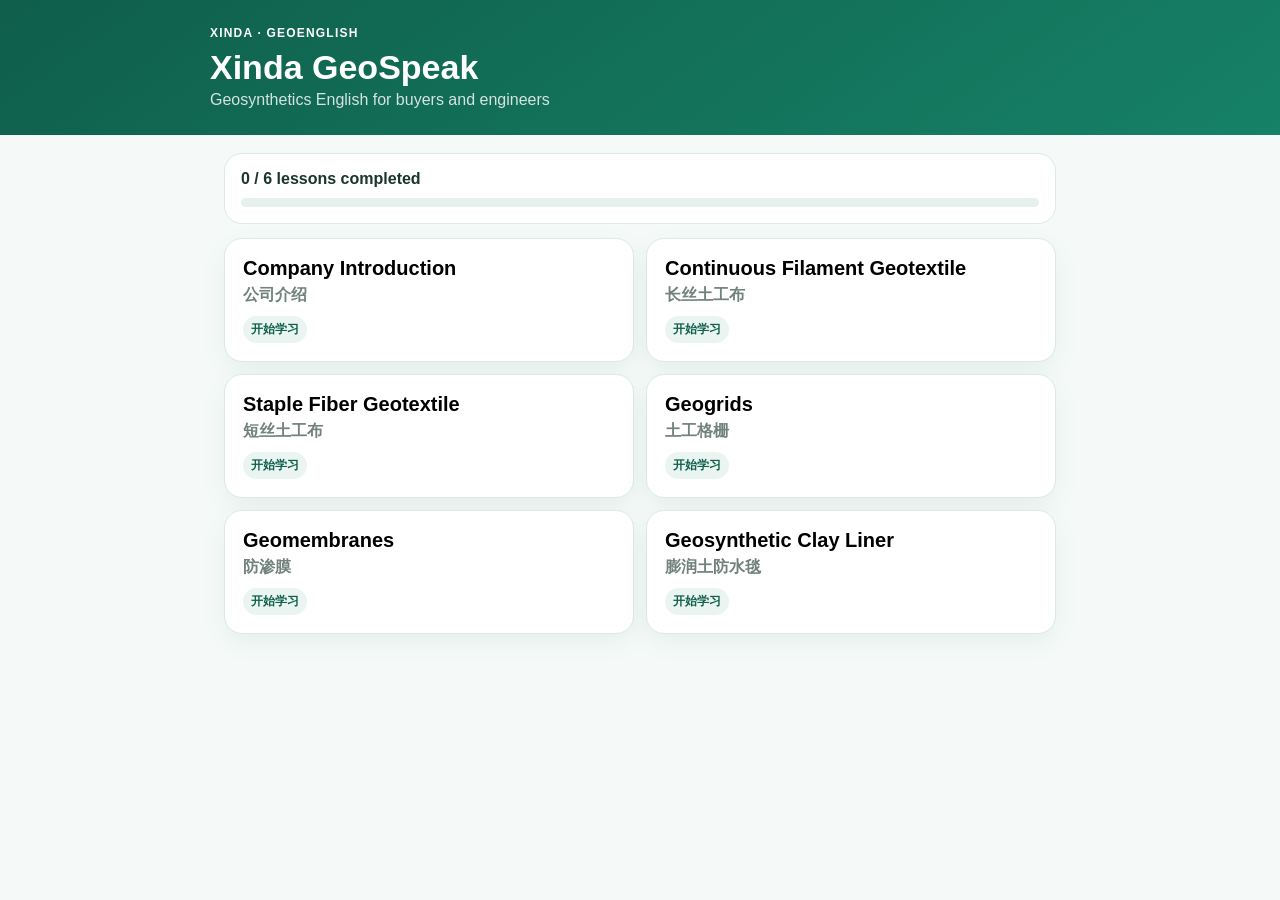
==== index.html @ 15d4e2cd "Add Xinda GeoSpeak PWA prototype" ====
<!doctype html>
<html lang="zh-CN">
<head>
<meta charset="utf-8">
<meta name="viewport" content="width=device-width,initial-scale=1,viewport-fit=cover">
<meta name="theme-color" content="#0f5f4b">
<link rel="manifest" href="./manifest.webmanifest">
<link rel="icon" href="./icon.svg" type="image/svg+xml">
<meta name="apple-mobile-web-app-capable" content="yes">
<meta name="apple-mobile-web-app-status-bar-style" content="default">
<meta name="apple-mobile-web-app-title" content="GeoSpeak">
<title>Xinda GeoSpeak</title>
<style>
:root{--g:#0f5f4b;--g2:#168167;--bg:#f5faf8;--card:#fff;--line:#dce9e4;--text:#19352d;--muted:#71817c}
*{box-sizing:border-box}body{margin:0;font-family:-apple-system,BlinkMacSystemFont,"Segoe UI","PingFang SC","Microsoft YaHei",sans-serif;background:var(--bg);color:var(--text)}
header{background:linear-gradient(145deg,var(--g),var(--g2));color:#fff;padding:calc(26px + env(safe-area-inset-top)) 18px 26px}
.wrap{max-width:860px;margin:auto}h1{margin:8px 0 4px;font-size:34px}.sub{opacity:.82;margin:0}.brand{font-size:12px;letter-spacing:1.2px;font-weight:800}
main{max-width:860px;margin:auto;padding:18px 14px 100px}.progress{background:white;border:1px solid var(--line);border-radius:18px;padding:16px;margin-bottom:14px}
.bar{height:9px;background:#e6f0ec;border-radius:99px;overflow:hidden}.fill{height:100%;width:0;background:var(--g);transition:.3s}
.grid{display:grid;gap:12px}.lesson{background:white;border:1px solid var(--line);border-radius:18px;padding:18px;text-align:left;box-shadow:0 8px 24px rgba(15,95,75,.07);cursor:pointer}
.lesson h3{margin:0;font-size:20px}.lesson p{margin:5px 0 0;color:var(--muted)}.done{border-color:#75b9a2}.tag{display:inline-block;margin-top:10px;font-size:12px;font-weight:700;color:var(--g);background:#eaf5f1;padding:5px 8px;border-radius:99px}
.hidden{display:none}.topbar{display:flex;align-items:center;gap:10px;margin-bottom:14px}button,select{font:inherit}button{border:0;border-radius:13px;padding:11px 13px;font-weight:750;cursor:pointer}.back{background:white;border:1px solid var(--line)}.playall{background:var(--g);color:white;margin-left:auto}.controls{display:grid;grid-template-columns:1fr 1fr;gap:8px;margin-bottom:12px}select{width:100%;padding:11px;border:1px solid var(--line);border-radius:13px;background:white;color:var(--text)}
.card{background:white;border:1px solid var(--line);border-radius:18px;padding:18px;margin-bottom:12px}.card.active{border-color:#6eb197;box-shadow:0 8px 22px rgba(15,95,75,.12)}.en{font-size:22px;font-weight:760;line-height:1.45;margin:0}.zh{border-top:1px dashed var(--line);padding-top:12px;margin:12px 0 0;color:#455952}.actions{display:flex;gap:8px;margin-top:14px}.speak{background:#eaf5f1;color:var(--g)}.mark{background:#f2f5f4;color:#52645e}.marked{background:var(--g);color:white}.note{font-size:13px;color:var(--muted);margin:10px 0}.footerbar{position:fixed;bottom:0;left:0;right:0;background:rgba(255,255,255,.95);border-top:1px solid var(--line);padding:10px 12px calc(10px + env(safe-area-inset-bottom));backdrop-filter:blur(15px)}.footerbar .wrap{display:flex;gap:8px}.footerbar button{flex:1}.stop{background:#fff0ed;color:#8b493f}
@media(min-width:700px){.grid{grid-template-columns:1fr 1fr}}
</style>
</head>
<body>
<header><div class="wrap"><div class="brand">XINDA · GEOENGLISH</div><h1>Xinda GeoSpeak</h1><p class="sub">Geosynthetics English for buyers and engineers</p></div></header>
<main>
<section id="home">
  <div class="progress"><strong id="progressText">0 / 6 lessons completed</strong><div class="bar" style="margin-top:10px"><div class="fill" id="fill"></div></div></div>
  <div class="grid" id="lessonGrid"></div>
</section>
<section id="lessonView" class="hidden">
  <div class="topbar"><button class="back" id="back">← 返回</button><button class="playall" id="playAll">▶ 全课播放</button></div>
  <h2 id="lessonTitle"></h2><p id="lessonZh" class="note"></p>
  <div class="controls">
    <select id="rate"><option value=".72">慢速 0.72</option><option value=".86" selected>跟读 0.86</option><option value="1">自然 1.0</option></select>
    <select id="mode"><option value="natural">自然意群</option><option value="smooth">连贯朗读</option></select>
  </div>
  <div id="cards"></div>
</section>
</main>
<div class="footerbar hidden" id="footerbar"><div class="wrap"><button class="speak" id="practice">跟读模式</button><button class="stop" id="stop">停止</button></div></div>
<script>
const lessons=[{"title":"Company Introduction","zh":"公司介绍","sentences":[["Hi, I’m Wendy from Xinda. I’m the General Manager of Nanyang Xinda Environmental Protection Technology Co., Ltd.","你好，我是来自信达公司的 Wendy。我是南阳信达环保科技有限公司的总经理。"],["We help engineers and contractors solve seepage, reinforcement, drainage, and containment challenges with reliable geosynthetic solutions.","我们通过可靠的土工合成材料解决方案，帮助工程师和承包商解决防渗、加固、排水及围隔等工程难题。"],["We are a manufacturer of geosynthetic materials based in China.","我们是一家位于中国的土工合成材料制造商。"],["Our main products include geomembranes, geotextiles, geogrids, geocells, GCLs, and drainage products.","我们的主要产品包括土工膜、土工布、土工格栅、土工格室、膨润土防水毯及排水产品。"],["We don’t just supply materials. We help customers find the right solution for each project.","我们不仅供应材料，也帮助客户为每个项目找到合适的解决方案。"]]},{"title":"Continuous Filament Geotextile","zh":"长丝土工布","sentences":[["Continuous filament geotextile is a strong, durable nonwoven material used for filtration, separation, drainage, protection, and reinforcement.","长丝土工布是一种强度高、耐久性好的非织造材料，可用于过滤、隔离、排水、保护和加筋。"],["In landfill and reservoir projects, it is often used to protect geomembranes from puncture and construction damage.","在垃圾填埋场和水库工程中，它常用于保护土工膜，减少穿刺和施工损伤。"],["In roads and railways, it separates soil from aggregate and helps maintain structural stability.","在公路和铁路工程中，它可以隔离土体与集料，并帮助保持结构稳定。"],["Before recommending a product, we need to know the application, required strength, weight, width, and design standard.","推荐产品前，我们需要了解应用场景、强度要求、克重、幅宽和设计标准。"]]},{"title":"Staple Fiber Geotextile","zh":"短丝土工布","sentences":[["Staple fiber geotextile is a flexible nonwoven material widely used for filtration, separation, drainage, and protection.","短丝土工布是一种柔软的非织造材料，广泛用于过滤、隔离、排水和保护。"],["It conforms well to uneven surfaces and is commonly used around ponds, drainage trenches, roads, and general waterproofing works.","它能较好贴合不平整基面，常用于鱼塘、排水沟、道路和一般防水工程。"],["Around drainage pipes, it allows water to pass while helping prevent soil particles from entering the drainage layer.","在排水管周围，它允许水通过，同时帮助阻止土颗粒进入排水层。"],["The right specification depends on soil conditions, loading, filtration requirements, and installation conditions.","合适的规格取决于土质、荷载、过滤要求和施工条件。"]]},{"title":"Geogrids","zh":"土工格栅","sentences":[["Geogrids reinforce soil, distribute loads, limit lateral movement, and reduce deformation and settlement.","土工格栅能够加筋土体、分散荷载、限制侧向位移，并减少变形和沉降。"],["Uniaxial geogrids are mainly used in retaining walls, steep slopes, and reinforced soil structures.","单向土工格栅主要用于挡土墙、陡坡和加筋土结构。"],["Biaxial geogrids are commonly used for road bases, soft ground improvement, and load distribution.","双向土工格栅常用于道路基层、软基处理和荷载分散。"],["Fiberglass geogrids are mainly used to control reflective cracking in asphalt pavements.","玻纤土工格栅主要用于控制沥青路面的反射裂缝。"],["Steel-plastic geogrids are used in heavy-duty reinforcement projects where high tensile strength is required.","钢塑土工格栅用于对抗拉强度要求较高的重载加筋工程。"]]},{"title":"Geomembranes","zh":"防渗膜","sentences":[["Geomembranes form a continuous low-permeability barrier to control the movement of water, wastewater, leachate, and other liquids.","土工膜形成连续的低渗透屏障，用于控制水、污水、渗滤液及其他液体的迁移。"],["HDPE geomembrane is widely used in landfills, mining, wastewater treatment, reservoirs, and industrial containment.","HDPE 土工膜广泛用于垃圾填埋场、矿山、污水处理、水库和工业围隔工程。"],["LDPE geomembrane is more flexible and may be suitable for projects with more complex shapes or deformation requirements.","LDPE 土工膜柔韧性更好，可能更适合形状复杂或存在变形要求的工程。"],["Composite geomembrane combines a geomembrane with geotextile to provide both seepage control and protection.","复合土工膜将土工膜与土工布结合，同时提供防渗和保护作用。"],["We never recommend thickness based on price alone. Site conditions, loading, exposure, and design requirements must be considered.","我们不会只根据价格推荐厚度，还必须考虑现场条件、荷载、暴露环境和设计要求。"]]},{"title":"Geosynthetic Clay Liner","zh":"膨润土防水毯","sentences":[["A geosynthetic clay liner, or GCL, contains bentonite clay between geotextile layers.","膨润土防水毯，也叫 GCL，是将膨润土夹在土工布层之间形成的材料。"],["When properly hydrated and confined, the bentonite forms a low-permeability barrier.","在充分水化并受到有效约束时，膨润土会形成低渗透屏障。"],["GCLs are used in landfill liners, final covers, ponds, canals, wastewater projects, and composite containment systems.","GCL 可用于填埋场衬垫、封场覆盖、池塘、渠道、污水工程和复合围隔系统。"],["Performance depends on water chemistry, confinement, overlap details, subgrade conditions, and correct installation.","其性能取决于水质、约束条件、搭接节点、基层条件和正确施工。"],["We should never describe GCL as a universal self-sealing solution without checking the project conditions.","在未核实工程条件前，不能把 GCL 描述成适用于所有情况的自动密封材料。"]]}];
let current=-1,stopped=false;
const grid=document.getElementById('lessonGrid'),home=document.getElementById('home'),view=document.getElementById('lessonView'),cards=document.getElementById('cards');
function saved(){return JSON.parse(localStorage.getItem('xinda-progress')||'{}')}
function save(v){localStorage.setItem('xinda-progress',JSON.stringify(v));renderProgress()}
function renderHome(){grid.innerHTML='';lessons.forEach((l,i)=>{const b=document.createElement('button');b.className='lesson '+(saved()[i]?.complete?'done':'');b.innerHTML=`<h3>${l.title}</h3><p>${l.zh}</p><span class="tag">${saved()[i]?.complete?'已完成':'开始学习'}</span>`;b.onclick=()=>openLesson(i);grid.appendChild(b)});renderProgress()}
function renderProgress(){const n=lessons.filter((_,i)=>saved()[i]?.complete).length;document.getElementById('progressText').textContent=`${n} / ${lessons.length} lessons completed`;document.getElementById('fill').style.width=(n/lessons.length*100)+'%'}
function openLesson(i){current=i;home.classList.add('hidden');view.classList.remove('hidden');document.getElementById('footerbar').classList.remove('hidden');document.getElementById('lessonTitle').textContent=lessons[i].title;document.getElementById('lessonZh').textContent=lessons[i].zh;cards.innerHTML='';lessons[i].sentences.forEach((s,j)=>{const c=document.createElement('article');c.className='card';c.innerHTML=`<p class="en">${s[0]}</p><p class="zh">${s[1]}</p><div class="actions"><button class="speak">▶ 播放</button><button class="mark">${saved()[i]?.sentences?.includes(j)?'✓ 已掌握':'标记掌握'}</button></div>`;c.querySelector('.speak').onclick=()=>speak(s[0],c);c.querySelector('.mark').onclick=e=>toggleMark(i,j,e.target);cards.appendChild(c)})}
function toggleMark(i,j,btn){const p=saved();p[i]??={sentences:[],complete:false};const a=p[i].sentences||[];const k=a.indexOf(j);k>=0?a.splice(k,1):a.push(j);p[i].sentences=a;p[i].complete=a.length===lessons[i].sentences.length;save(p);btn.textContent=k>=0?'标记掌握':'✓ 已掌握';btn.classList.toggle('marked',k<0)}
function chunks(text){if(document.getElementById('mode').value==='smooth')return[text];return text.split(/(?<=[,.;:])\s+/).filter(Boolean)}
function say(text,card){return new Promise(res=>{const u=new SpeechSynthesisUtterance(text);u.lang='en-US';u.rate=parseFloat(document.getElementById('rate').value);u.pitch=1.02;u.onstart=()=>{document.querySelectorAll('.card').forEach(x=>x.classList.remove('active'));card?.classList.add('active')};u.onend=res;u.onerror=res;speechSynthesis.speak(u)})}
async function speak(text,card){stopAll();stopped=false;for(const part of chunks(text)){if(stopped)break;await say(part,card);await new Promise(r=>setTimeout(r,220))}}
async function playAll(){stopAll();stopped=false;const cs=[...document.querySelectorAll('.card')];for(let i=0;i<lessons[current].sentences.length;i++){if(stopped)break;await speak(lessons[current].sentences[i][0],cs[i]);await new Promise(r=>setTimeout(r,350))}}
async function practice(){stopAll();stopped=false;const cs=[...document.querySelectorAll('.card')];for(let i=0;i<lessons[current].sentences.length;i++){if(stopped)break;await speak(lessons[current].sentences[i][0],cs[i]);await new Promise(r=>setTimeout(r,3500));if(stopped)break;await speak(lessons[current].sentences[i][0],cs[i]);await new Promise(r=>setTimeout(r,400))}}
function stopAll(){stopped=true;speechSynthesis.cancel();document.querySelectorAll('.card').forEach(x=>x.classList.remove('active'))}
document.getElementById('back').onclick=()=>{stopAll();view.classList.add('hidden');home.classList.remove('hidden');document.getElementById('footerbar').classList.add('hidden');renderHome()};
document.getElementById('playAll').onclick=playAll;document.getElementById('practice').onclick=practice;document.getElementById('stop').onclick=stopAll;
if('serviceWorker' in navigator)navigator.serviceWorker.register('./sw.js');
renderHome();
</script>
</body></html>
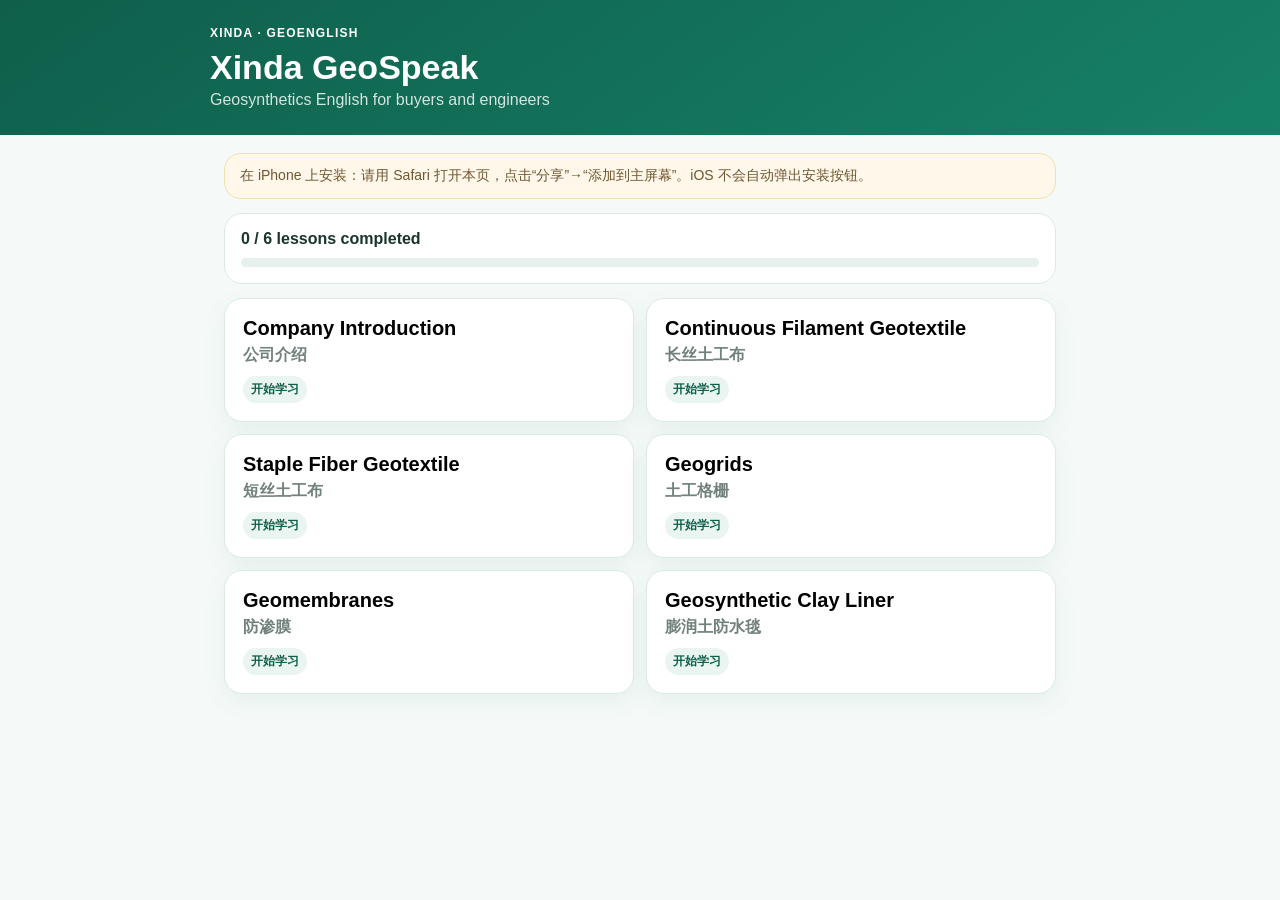
==== commit af6c878f: "Add vocabulary explanations and PWA install guidance" ====
--- a/index.html
+++ b/index.html
@@ -6,6 +6,7 @@
 <meta name="theme-color" content="#0f5f4b">
 <link rel="manifest" href="./manifest.webmanifest">
 <link rel="icon" href="./icon.svg" type="image/svg+xml">
+<link rel="apple-touch-icon" href="./icon.svg">
 <meta name="apple-mobile-web-app-capable" content="yes">
 <meta name="apple-mobile-web-app-status-bar-style" content="default">
 <meta name="apple-mobile-web-app-title" content="GeoSpeak">
@@ -20,7 +21,16 @@
 .grid{display:grid;gap:12px}.lesson{background:white;border:1px solid var(--line);border-radius:18px;padding:18px;text-align:left;box-shadow:0 8px 24px rgba(15,95,75,.07);cursor:pointer}
 .lesson h3{margin:0;font-size:20px}.lesson p{margin:5px 0 0;color:var(--muted)}.done{border-color:#75b9a2}.tag{display:inline-block;margin-top:10px;font-size:12px;font-weight:700;color:var(--g);background:#eaf5f1;padding:5px 8px;border-radius:99px}
 .hidden{display:none}.topbar{display:flex;align-items:center;gap:10px;margin-bottom:14px}button,select{font:inherit}button{border:0;border-radius:13px;padding:11px 13px;font-weight:750;cursor:pointer}.back{background:white;border:1px solid var(--line)}.playall{background:var(--g);color:white;margin-left:auto}.controls{display:grid;grid-template-columns:1fr 1fr;gap:8px;margin-bottom:12px}select{width:100%;padding:11px;border:1px solid var(--line);border-radius:13px;background:white;color:var(--text)}
-.card{background:white;border:1px solid var(--line);border-radius:18px;padding:18px;margin-bottom:12px}.card.active{border-color:#6eb197;box-shadow:0 8px 22px rgba(15,95,75,.12)}.en{font-size:22px;font-weight:760;line-height:1.45;margin:0}.zh{border-top:1px dashed var(--line);padding-top:12px;margin:12px 0 0;color:#455952}.actions{display:flex;gap:8px;margin-top:14px}.speak{background:#eaf5f1;color:var(--g)}.mark{background:#f2f5f4;color:#52645e}.marked{background:var(--g);color:white}.note{font-size:13px;color:var(--muted);margin:10px 0}.footerbar{position:fixed;bottom:0;left:0;right:0;background:rgba(255,255,255,.95);border-top:1px solid var(--line);padding:10px 12px calc(10px + env(safe-area-inset-bottom));backdrop-filter:blur(15px)}.footerbar .wrap{display:flex;gap:8px}.footerbar button{flex:1}.stop{background:#fff0ed;color:#8b493f}
+.card{background:white;border:1px solid var(--line);border-radius:18px;padding:18px;margin-bottom:12px}.card.active{border-color:#6eb197;box-shadow:0 8px 22px rgba(15,95,75,.12)}.en{font-size:22px;font-weight:760;line-height:1.45;margin:0}.zh{border-top:1px dashed var(--line);padding-top:12px;margin:12px 0 0;color:#455952}.actions{display:flex;gap:8px;margin-top:14px}.speak{background:#eaf5f1;color:var(--g)}.mark{background:#f2f5f4;color:#52645e}.marked{background:var(--g);color:white}.note{font-size:13px;color:var(--muted);margin:10px 0}
+.vocab{background:#eef7f3;border:1px solid #d4e8e0;border-radius:18px;padding:16px;margin:0 0 14px}
+.vocab h3{margin:0 0 10px;font-size:18px}
+.word{background:white;border:1px solid var(--line);border-radius:14px;padding:12px;margin-top:8px}
+.word-head{display:flex;align-items:center;gap:8px}
+.word-en{font-size:17px;font-weight:800;color:var(--g)}
+.word-zh{font-size:15px;font-weight:700}
+.word p{margin:6px 0 0;font-size:14px;color:#52645e;line-height:1.55}
+.word button{margin-left:auto;background:#eaf5f1;color:var(--g);padding:7px 10px}
+.install-note{background:#fff7e9;border:1px solid #f0dfb7;border-radius:16px;padding:13px 15px;margin-bottom:14px;font-size:14px;color:#6e5732}.footerbar{position:fixed;bottom:0;left:0;right:0;background:rgba(255,255,255,.95);border-top:1px solid var(--line);padding:10px 12px calc(10px + env(safe-area-inset-bottom));backdrop-filter:blur(15px)}.footerbar .wrap{display:flex;gap:8px}.footerbar button{flex:1}.stop{background:#fff0ed;color:#8b493f}
 @media(min-width:700px){.grid{grid-template-columns:1fr 1fr}}
 </style>
 </head>
@@ -28,7 +38,8 @@
 <header><div class="wrap"><div class="brand">XINDA · GEOENGLISH</div><h1>Xinda GeoSpeak</h1><p class="sub">Geosynthetics English for buyers and engineers</p></div></header>
 <main>
 <section id="home">
-  <div class="progress"><strong id="progressText">0 / 6 lessons completed</strong><div class="bar" style="margin-top:10px"><div class="fill" id="fill"></div></div></div>
+  <div class="install-note">在 iPhone 上安装：请用 Safari 打开本页，点击“分享”→“添加到主屏幕”。iOS 不会自动弹出安装按钮。</div>
+<div class="progress"><strong id="progressText">0 / 6 lessons completed</strong><div class="bar" style="margin-top:10px"><div class="fill" id="fill"></div></div></div>
   <div class="grid" id="lessonGrid"></div>
 </section>
 <section id="lessonView" class="hidden">
@@ -38,27 +49,62 @@
     <select id="rate"><option value=".72">慢速 0.72</option><option value=".86" selected>跟读 0.86</option><option value="1">自然 1.0</option></select>
     <select id="mode"><option value="natural">自然意群</option><option value="smooth">连贯朗读</option></select>
   </div>
+  <section class="vocab" id="vocabBox"><h3>重点单词与工程术语</h3><div id="vocabList"></div></section>
   <div id="cards"></div>
 </section>
 </main>
 <div class="footerbar hidden" id="footerbar"><div class="wrap"><button class="speak" id="practice">跟读模式</button><button class="stop" id="stop">停止</button></div></div>
 <script>
 const lessons=[{"title":"Company Introduction","zh":"公司介绍","sentences":[["Hi, I’m Wendy from Xinda. I’m the General Manager of Nanyang Xinda Environmental Protection Technology Co., Ltd.","你好，我是来自信达公司的 Wendy。我是南阳信达环保科技有限公司的总经理。"],["We help engineers and contractors solve seepage, reinforcement, drainage, and containment challenges with reliable geosynthetic solutions.","我们通过可靠的土工合成材料解决方案，帮助工程师和承包商解决防渗、加固、排水及围隔等工程难题。"],["We are a manufacturer of geosynthetic materials based in China.","我们是一家位于中国的土工合成材料制造商。"],["Our main products include geomembranes, geotextiles, geogrids, geocells, GCLs, and drainage products.","我们的主要产品包括土工膜、土工布、土工格栅、土工格室、膨润土防水毯及排水产品。"],["We don’t just supply materials. We help customers find the right solution for each project.","我们不仅供应材料，也帮助客户为每个项目找到合适的解决方案。"]]},{"title":"Continuous Filament Geotextile","zh":"长丝土工布","sentences":[["Continuous filament geotextile is a strong, durable nonwoven material used for filtration, separation, drainage, protection, and reinforcement.","长丝土工布是一种强度高、耐久性好的非织造材料，可用于过滤、隔离、排水、保护和加筋。"],["In landfill and reservoir projects, it is often used to protect geomembranes from puncture and construction damage.","在垃圾填埋场和水库工程中，它常用于保护土工膜，减少穿刺和施工损伤。"],["In roads and railways, it separates soil from aggregate and helps maintain structural stability.","在公路和铁路工程中，它可以隔离土体与集料，并帮助保持结构稳定。"],["Before recommending a product, we need to know the application, required strength, weight, width, and design standard.","推荐产品前，我们需要了解应用场景、强度要求、克重、幅宽和设计标准。"]]},{"title":"Staple Fiber Geotextile","zh":"短丝土工布","sentences":[["Staple fiber geotextile is a flexible nonwoven material widely used for filtration, separation, drainage, and protection.","短丝土工布是一种柔软的非织造材料，广泛用于过滤、隔离、排水和保护。"],["It conforms well to uneven surfaces and is commonly used around ponds, drainage trenches, roads, and general waterproofing works.","它能较好贴合不平整基面，常用于鱼塘、排水沟、道路和一般防水工程。"],["Around drainage pipes, it allows water to pass while helping prevent soil particles from entering the drainage layer.","在排水管周围，它允许水通过，同时帮助阻止土颗粒进入排水层。"],["The right specification depends on soil conditions, loading, filtration requirements, and installation conditions.","合适的规格取决于土质、荷载、过滤要求和施工条件。"]]},{"title":"Geogrids","zh":"土工格栅","sentences":[["Geogrids reinforce soil, distribute loads, limit lateral movement, and reduce deformation and settlement.","土工格栅能够加筋土体、分散荷载、限制侧向位移，并减少变形和沉降。"],["Uniaxial geogrids are mainly used in retaining walls, steep slopes, and reinforced soil structures.","单向土工格栅主要用于挡土墙、陡坡和加筋土结构。"],["Biaxial geogrids are commonly used for road bases, soft ground improvement, and load distribution.","双向土工格栅常用于道路基层、软基处理和荷载分散。"],["Fiberglass geogrids are mainly used to control reflective cracking in asphalt pavements.","玻纤土工格栅主要用于控制沥青路面的反射裂缝。"],["Steel-plastic geogrids are used in heavy-duty reinforcement projects where high tensile strength is required.","钢塑土工格栅用于对抗拉强度要求较高的重载加筋工程。"]]},{"title":"Geomembranes","zh":"防渗膜","sentences":[["Geomembranes form a continuous low-permeability barrier to control the movement of water, wastewater, leachate, and other liquids.","土工膜形成连续的低渗透屏障，用于控制水、污水、渗滤液及其他液体的迁移。"],["HDPE geomembrane is widely used in landfills, mining, wastewater treatment, reservoirs, and industrial containment.","HDPE 土工膜广泛用于垃圾填埋场、矿山、污水处理、水库和工业围隔工程。"],["LDPE geomembrane is more flexible and may be suitable for projects with more complex shapes or deformation requirements.","LDPE 土工膜柔韧性更好，可能更适合形状复杂或存在变形要求的工程。"],["Composite geomembrane combines a geomembrane with geotextile to provide both seepage control and protection.","复合土工膜将土工膜与土工布结合，同时提供防渗和保护作用。"],["We never recommend thickness based on price alone. Site conditions, loading, exposure, and design requirements must be considered.","我们不会只根据价格推荐厚度，还必须考虑现场条件、荷载、暴露环境和设计要求。"]]},{"title":"Geosynthetic Clay Liner","zh":"膨润土防水毯","sentences":[["A geosynthetic clay liner, or GCL, contains bentonite clay between geotextile layers.","膨润土防水毯，也叫 GCL，是将膨润土夹在土工布层之间形成的材料。"],["When properly hydrated and confined, the bentonite forms a low-permeability barrier.","在充分水化并受到有效约束时，膨润土会形成低渗透屏障。"],["GCLs are used in landfill liners, final covers, ponds, canals, wastewater projects, and composite containment systems.","GCL 可用于填埋场衬垫、封场覆盖、池塘、渠道、污水工程和复合围隔系统。"],["Performance depends on water chemistry, confinement, overlap details, subgrade conditions, and correct installation.","其性能取决于水质、约束条件、搭接节点、基层条件和正确施工。"],["We should never describe GCL as a universal self-sealing solution without checking the project conditions.","在未核实工程条件前，不能把 GCL 描述成适用于所有情况的自动密封材料。"]]}];
-let current=-1,stopped=false;
-const grid=document.getElementById('lessonGrid'),home=document.getElementById('home'),view=document.getElementById('lessonView'),cards=document.getElementById('cards');
+
+const vocabulary=[
+[["General Manager","总经理","负责公司整体经营、团队和业务管理。"],["engineer","工程师","在工程语境中，通常指设计、技术或现场工程人员。"],["contractor","承包商","负责组织或实施工程施工的公司或个人。"],["seepage","渗漏；渗流","强调水或液体通过土体、结构或防渗系统发生迁移。"],["reinforcement","加筋；增强","通过材料提升土体或结构的承载与稳定性能。"],["drainage","排水","将水或液体有组织地导出结构或场地。"],["containment","围隔；封闭控制","工程上指限制液体、污染物或废弃物向外迁移。"],["geosynthetic","土工合成材料","用于岩土、环境和水利工程的聚合物材料总称。"]],
+[["continuous filament","连续长丝","由连续纤维形成，与短纤维结构不同。"],["nonwoven","非织造的","不是通过传统经纬纱织造，而是通过针刺等方式成网。"],["filtration","过滤；反滤","允许水通过，同时减少土颗粒流失或进入排水层。"],["separation","隔离","防止两种不同粒径或性质的材料相互混合。"],["puncture","穿刺","尖锐物体刺穿材料造成的局部破坏。"],["aggregate","集料；骨料","道路和土建工程中的碎石、砂砾等粒状材料。"]],
+[["staple fiber","短纤维","长度有限的纤维，是短丝土工布的主要原料形式。"],["flexible","柔韧的","能够较好贴合不规则或起伏的基面。"],["conform to","贴合；顺应","表示材料能够适应表面形状。"],["drainage trench","排水沟；盲沟","用于收集并导排水体的沟槽结构。"],["soil particle","土颗粒","构成土体的固体颗粒。"],["specification","规格；技术要求","可包括克重、强度、幅宽、厚度和标准等。"]],
+[["reinforce","加筋；增强","提高土体或结构的承载能力和稳定性。"],["distribute loads","分散荷载","把集中作用力扩散到更大的范围。"],["lateral movement","侧向位移","土体或结构向侧面的移动。"],["settlement","沉降","地基或结构在荷载作用下发生的竖向位移。"],["uniaxial","单向的","主要在一个方向提供高抗拉强度。"],["biaxial","双向的","在两个主要方向提供加筋作用。"],["reflective cracking","反射裂缝","基层或旧路裂缝向新铺面层反射形成的裂缝。"],["tensile strength","抗拉强度","材料抵抗拉伸破坏的能力。"]],
+[["low-permeability barrier","低渗透屏障","用于限制液体通过或迁移的连续防渗层。"],["leachate","渗滤液","垃圾或固体废弃物与水接触后形成的污染液体。"],["industrial containment","工业围隔","用于控制工业液体或污染物泄漏与扩散的系统。"],["flexible","柔韧的","表示材料更容易适应复杂形状或变形。"],["composite geomembrane","复合土工膜","通常由土工膜与一层或两层土工布复合而成。"],["exposure","暴露条件","材料暴露于阳光、风、温度和化学介质等环境的状态。"]],
+[["GCL","膨润土防水毯","Geosynthetic Clay Liner 的缩写。"],["bentonite","膨润土","遇水吸胀并形成低渗透层的黏土矿物材料。"],["hydrate","水化","材料吸收水分并发生性能变化的过程。"],["confined","受到约束的","GCL需要适当压力或覆盖层约束膨润土膨胀。"],["overlap","搭接","相邻材料边缘重叠形成连续系统的做法。"],["subgrade","基层；地基表面","铺设土工材料之前的基础土层或施工基面。"],["self-sealing","自密封的","指膨润土在适当条件下对小孔隙具有一定封闭能力，但不是无条件适用。"]]
+];
+
+let current=-1, stopped=false;
+const grid=document.getElementById('lessonGrid'),home=document.getElementById('home'),view=document.getElementById('lessonView'),cards=document.getElementById('cards'),vocabList=document.getElementById('vocabList');
 function saved(){return JSON.parse(localStorage.getItem('xinda-progress')||'{}')}
 function save(v){localStorage.setItem('xinda-progress',JSON.stringify(v));renderProgress()}
 function renderHome(){grid.innerHTML='';lessons.forEach((l,i)=>{const b=document.createElement('button');b.className='lesson '+(saved()[i]?.complete?'done':'');b.innerHTML=`<h3>${l.title}</h3><p>${l.zh}</p><span class="tag">${saved()[i]?.complete?'已完成':'开始学习'}</span>`;b.onclick=()=>openLesson(i);grid.appendChild(b)});renderProgress()}
 function renderProgress(){const n=lessons.filter((_,i)=>saved()[i]?.complete).length;document.getElementById('progressText').textContent=`${n} / ${lessons.length} lessons completed`;document.getElementById('fill').style.width=(n/lessons.length*100)+'%'}
-function openLesson(i){current=i;home.classList.add('hidden');view.classList.remove('hidden');document.getElementById('footerbar').classList.remove('hidden');document.getElementById('lessonTitle').textContent=lessons[i].title;document.getElementById('lessonZh').textContent=lessons[i].zh;cards.innerHTML='';lessons[i].sentences.forEach((s,j)=>{const c=document.createElement('article');c.className='card';c.innerHTML=`<p class="en">${s[0]}</p><p class="zh">${s[1]}</p><div class="actions"><button class="speak">▶ 播放</button><button class="mark">${saved()[i]?.sentences?.includes(j)?'✓ 已掌握':'标记掌握'}</button></div>`;c.querySelector('.speak').onclick=()=>speak(s[0],c);c.querySelector('.mark').onclick=e=>toggleMark(i,j,e.target);cards.appendChild(c)})}
+function openLesson(i){
+  current=i;
+  home.classList.add('hidden');
+  view.classList.remove('hidden');
+  document.getElementById('footerbar').classList.remove('hidden');
+  document.getElementById('lessonTitle').textContent=lessons[i].title;
+  document.getElementById('lessonZh').textContent=lessons[i].zh;
+  vocabList.innerHTML='';
+  vocabulary[i].forEach(w=>{
+    const d=document.createElement('div');
+    d.className='word';
+    d.innerHTML=`<div class="word-head"><span class="word-en">${w[0]}</span><span class="word-zh">${w[1]}</span><button>▶ 发音</button></div><p>${w[2]}</p>`;
+    d.querySelector('button').onclick=()=>speak(w[0],d);
+    vocabList.appendChild(d);
+  });
+  cards.innerHTML='';
+  lessons[i].sentences.forEach((s,j)=>{
+    const c=document.createElement('article');
+    c.className='card';
+    c.innerHTML=`<p class="en">${s[0]}</p><p class="zh">${s[1]}</p><div class="actions"><button class="speak">▶ 播放</button><button class="mark">${saved()[i]?.sentences?.includes(j)?'✓ 已掌握':'标记掌握'}</button></div>`;
+    c.querySelector('.speak').onclick=()=>speak(s[0],c);
+    c.querySelector('.mark').onclick=(e)=>toggleMark(i,j,e.target);
+    cards.appendChild(c);
+  });
+}
 function toggleMark(i,j,btn){const p=saved();p[i]??={sentences:[],complete:false};const a=p[i].sentences||[];const k=a.indexOf(j);k>=0?a.splice(k,1):a.push(j);p[i].sentences=a;p[i].complete=a.length===lessons[i].sentences.length;save(p);btn.textContent=k>=0?'标记掌握':'✓ 已掌握';btn.classList.toggle('marked',k<0)}
-function chunks(text){if(document.getElementById('mode').value==='smooth')return[text];return text.split(/(?<=[,.;:])\s+/).filter(Boolean)}
-function say(text,card){return new Promise(res=>{const u=new SpeechSynthesisUtterance(text);u.lang='en-US';u.rate=parseFloat(document.getElementById('rate').value);u.pitch=1.02;u.onstart=()=>{document.querySelectorAll('.card').forEach(x=>x.classList.remove('active'));card?.classList.add('active')};u.onend=res;u.onerror=res;speechSynthesis.speak(u)})}
+function chunks(text){if(document.getElementById('mode').value==='smooth')return [text];return text.split(/(?<=[,.;:])\s+/).filter(Boolean)}
+function say(text,card){return new Promise(res=>{const u=new SpeechSynthesisUtterance(text);u.lang='en-US';u.rate=parseFloat(document.getElementById('rate').value);u.pitch=1.02;u.onstart=()=>{document.querySelectorAll('.card,.word').forEach(x=>x.classList.remove('active'));card?.classList.add('active')};u.onend=res;u.onerror=res;speechSynthesis.speak(u)})}
 async function speak(text,card){stopAll();stopped=false;for(const part of chunks(text)){if(stopped)break;await say(part,card);await new Promise(r=>setTimeout(r,220))}}
 async function playAll(){stopAll();stopped=false;const cs=[...document.querySelectorAll('.card')];for(let i=0;i<lessons[current].sentences.length;i++){if(stopped)break;await speak(lessons[current].sentences[i][0],cs[i]);await new Promise(r=>setTimeout(r,350))}}
 async function practice(){stopAll();stopped=false;const cs=[...document.querySelectorAll('.card')];for(let i=0;i<lessons[current].sentences.length;i++){if(stopped)break;await speak(lessons[current].sentences[i][0],cs[i]);await new Promise(r=>setTimeout(r,3500));if(stopped)break;await speak(lessons[current].sentences[i][0],cs[i]);await new Promise(r=>setTimeout(r,400))}}
-function stopAll(){stopped=true;speechSynthesis.cancel();document.querySelectorAll('.card').forEach(x=>x.classList.remove('active'))}
-document.getElementById('back').onclick=()=>{stopAll();view.classList.add('hidden');home.classList.remove('hidden');document.getElementById('footerbar').classList.add('hidden');renderHome()};
+function stopAll(){stopped=true;speechSynthesis.cancel();document.querySelectorAll('.card,.word').forEach(x=>x.classList.remove('active'))}
+document.getElementById('back').onclick=()=>{stopAll();view.classList.add('hidden');home.classList.remove('hidden');document.getElementById('footerbar').classList.add('hidden');renderHome()}
 document.getElementById('playAll').onclick=playAll;document.getElementById('practice').onclick=practice;document.getElementById('stop').onclick=stopAll;
 if('serviceWorker' in navigator)navigator.serviceWorker.register('./sw.js');
 renderHome();
